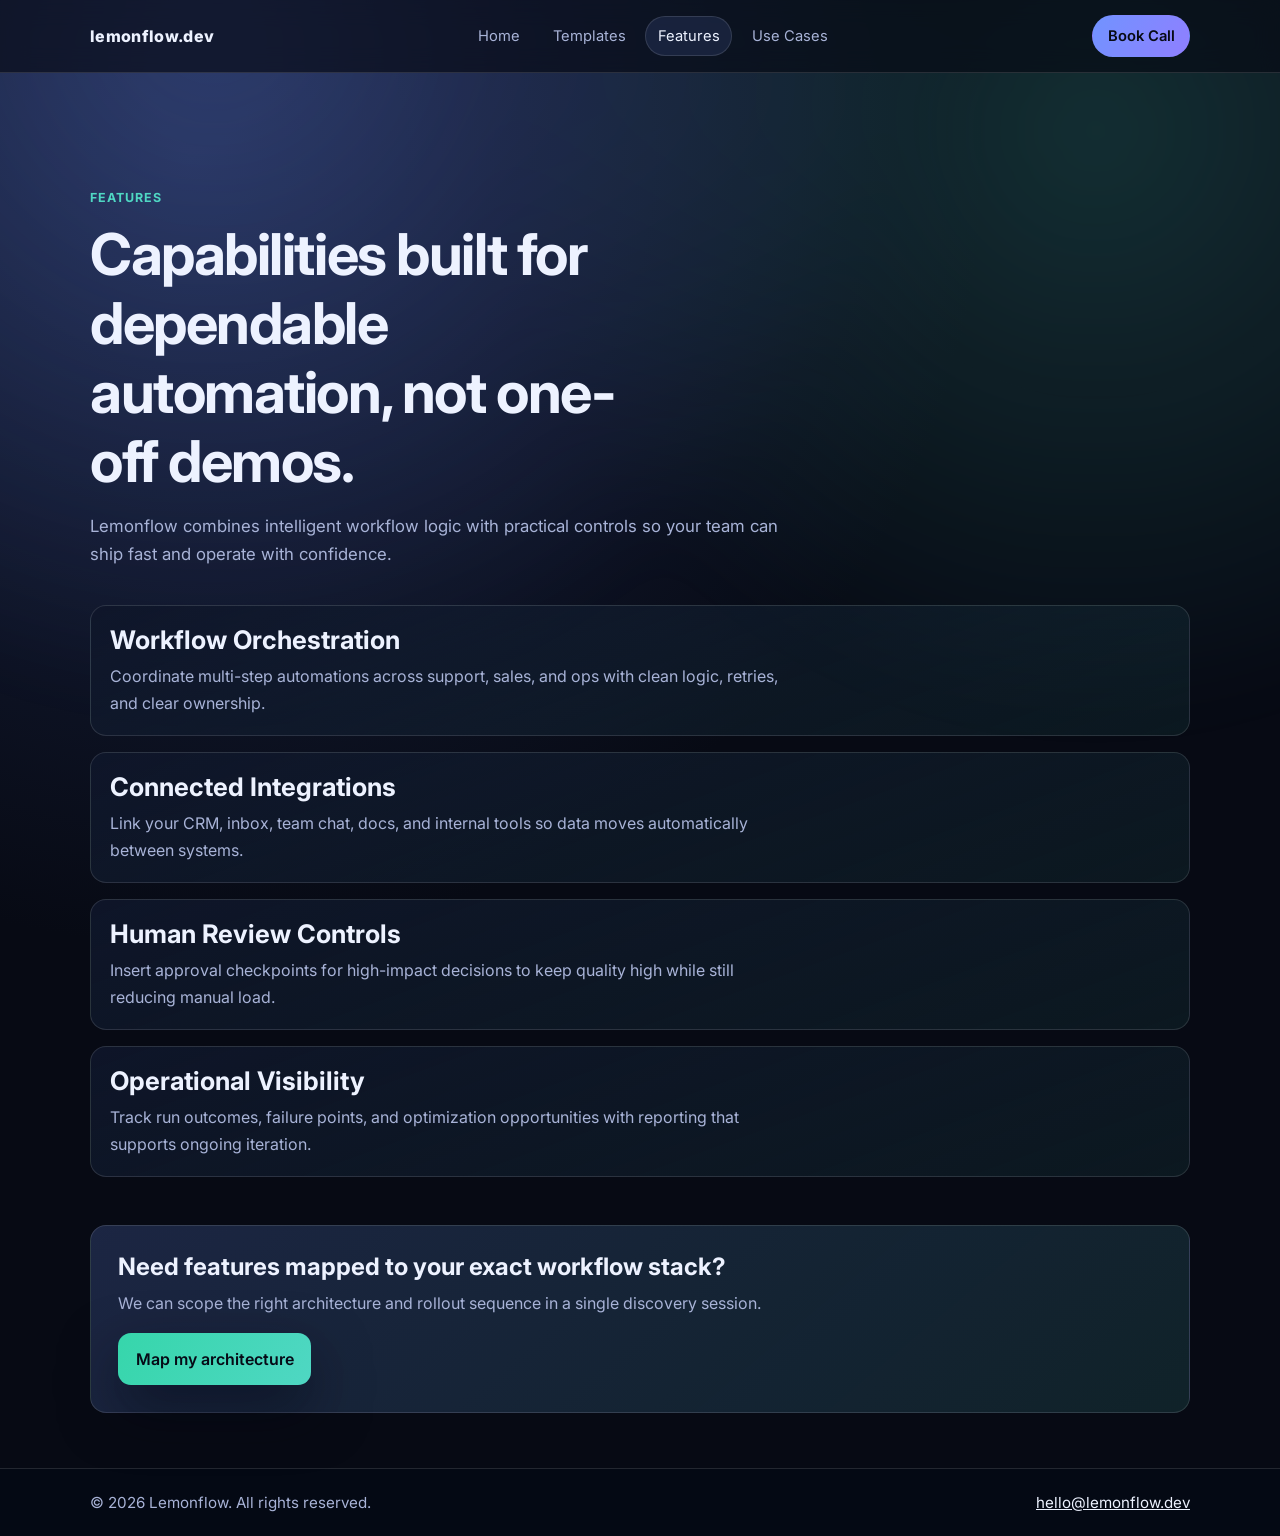
==== features.html @ f13ec8a5 "modified" ====
<!doctype html>
<html lang="en">
  <head>
    <meta charset="UTF-8" />
    <meta name="viewport" content="width=device-width, initial-scale=1.0" />
    <meta
      name="description"
      content="Explore Lemonflow capabilities for orchestrating, integrating, and scaling AI automations."
    />
    <title>Features | Lemonflow</title>
    <link rel="preconnect" href="https://fonts.googleapis.com" />
    <link rel="preconnect" href="https://fonts.gstatic.com" crossorigin />
    <link
      href="https://fonts.googleapis.com/css2?family=Inter:wght@400;500;600;700;800&display=swap"
      rel="stylesheet"
    />
    <link rel="stylesheet" href="./styles.css" />
  </head>
  <body>
    <div class="bg-gradient" aria-hidden="true"></div>
    <header class="site-header">
      <nav class="container nav" aria-label="Primary">
        <a class="logo" href="./index.html" aria-label="Lemonflow home">lemonflow.dev</a>
        <div class="nav-links">
          <a class="nav-link" href="./index.html">Home</a>
          <a class="nav-link" href="./templates.html">Templates</a>
          <a class="nav-link is-active" href="./features.html" aria-current="page">Features</a>
          <a class="nav-link" href="./use-cases.html">Use Cases</a>
        </div>
        <a class="nav-cta" href="mailto:hello@lemonflow.dev">Book Call</a>
      </nav>
    </header>

    <main>
      <section class="container page-hero reveal">
        <p class="eyebrow">Features</p>
        <h1>Capabilities built for dependable automation, not one-off demos.</h1>
        <p class="hero-copy">
          Lemonflow combines intelligent workflow logic with practical controls
          so your team can ship fast and operate with confidence.
        </p>
      </section>

      <section class="container section-space">
        <div class="feature-stack">
          <article class="feature-row reveal">
            <h2>Workflow Orchestration</h2>
            <p>
              Coordinate multi-step automations across support, sales, and ops
              with clean logic, retries, and clear ownership.
            </p>
          </article>
          <article class="feature-row reveal" style="--reveal-delay: 70ms">
            <h2>Connected Integrations</h2>
            <p>
              Link your CRM, inbox, team chat, docs, and internal tools so data
              moves automatically between systems.
            </p>
          </article>
          <article class="feature-row reveal" style="--reveal-delay: 120ms">
            <h2>Human Review Controls</h2>
            <p>
              Insert approval checkpoints for high-impact decisions to keep
              quality high while still reducing manual load.
            </p>
          </article>
          <article class="feature-row reveal" style="--reveal-delay: 180ms">
            <h2>Operational Visibility</h2>
            <p>
              Track run outcomes, failure points, and optimization opportunities
              with reporting that supports ongoing iteration.
            </p>
          </article>
        </div>
      </section>

      <section class="container cta reveal">
        <h2>Need features mapped to your exact workflow stack?</h2>
        <p>
          We can scope the right architecture and rollout sequence in a single
          discovery session.
        </p>
        <a class="btn btn-secondary" href="mailto:hello@lemonflow.dev">Map my architecture</a>
      </section>
    </main>

    <footer class="site-footer">
      <div class="container footer-wrap">
        <p>&copy; <span id="year"></span> Lemonflow. All rights reserved.</p>
        <a href="mailto:hello@lemonflow.dev">hello@lemonflow.dev</a>
      </div>
    </footer>

    <script src="./script.js" defer></script>
  </body>
</html>
---- styles.css ----
:root {
  --bg: #070a14;
  --surface: #0f162a;
  --surface-soft: rgba(255, 255, 255, 0.04);
  --text: #edf2ff;
  --text-soft: #a8b3d7;
  --line: rgba(255, 255, 255, 0.12);
  --accent: #7193ff;
  --accent-2: #4fd7c3;
  --max-width: 1100px;
  --radius: 16px;
  --shadow: 0 24px 56px rgba(2, 6, 18, 0.5);
}

*,
*::before,
*::after {
  box-sizing: border-box;
}

html {
  scroll-behavior: smooth;
}

body {
  margin: 0;
  min-height: 100vh;
  font-family: "Inter", system-ui, -apple-system, Segoe UI, Roboto, sans-serif;
  color: var(--text);
  background: radial-gradient(circle at 15% 10%, #1a2444 0%, var(--bg) 45%),
    var(--bg);
  line-height: 1.65;
}

.bg-gradient {
  position: fixed;
  inset: -120px;
  z-index: -1;
  background: radial-gradient(
      circle at 22% 12%,
      rgba(113, 147, 255, 0.24),
      transparent 45%
    ),
    radial-gradient(
      circle at 80% 22%,
      rgba(79, 215, 195, 0.18),
      transparent 40%
    );
  filter: blur(28px);
}

.container {
  width: min(100% - 2rem, var(--max-width));
  margin-inline: auto;
}

.site-header {
  position: sticky;
  top: 0;
  z-index: 50;
  backdrop-filter: blur(12px);
  background: rgba(7, 10, 20, 0.66);
  border-bottom: 1px solid var(--line);
}

.nav {
  display: flex;
  align-items: center;
  justify-content: space-between;
  gap: 1rem;
  min-height: 4.5rem;
}

.logo {
  color: var(--text);
  text-decoration: none;
  font-weight: 800;
  letter-spacing: 0.02em;
}

.nav-links {
  display: flex;
  align-items: center;
  gap: 0.45rem;
  overflow-x: auto;
  scrollbar-width: none;
}

.nav-links::-webkit-scrollbar {
  display: none;
}

.nav-link {
  color: var(--text-soft);
  text-decoration: none;
  font-size: 0.92rem;
  border: 1px solid transparent;
  border-radius: 999px;
  padding: 0.4rem 0.72rem;
}

.nav-link:hover,
.nav-link:focus-visible {
  color: var(--text);
  border-color: var(--line);
}

.nav-link.is-active {
  color: var(--text);
  border-color: var(--line);
  background: rgba(113, 147, 255, 0.12);
}

.nav-cta {
  color: var(--bg);
  text-decoration: none;
  border: 1px solid transparent;
  background: linear-gradient(120deg, var(--accent), #8f7fff);
  padding: 0.52rem 0.9rem;
  border-radius: 999px;
  font-size: 0.92rem;
  font-weight: 600;
}

.hero {
  padding: 6.8rem 0 2.8rem;
}

.page-hero {
  padding-top: 6.4rem;
}

.page-hero h1 {
  max-width: 16ch;
}

.hero-actions {
  display: flex;
  flex-wrap: wrap;
  gap: 0.8rem;
}

.eyebrow {
  color: var(--accent-2);
  letter-spacing: 0.08em;
  text-transform: uppercase;
  font-size: 0.78rem;
  font-weight: 700;
  margin-bottom: 0.7rem;
}

h1,
h2,
h3 {
  line-height: 1.2;
  margin-top: 0;
}

h1 {
  font-size: clamp(2.05rem, 5vw, 3.6rem);
  max-width: 14ch;
  letter-spacing: -0.025em;
  margin-bottom: 1rem;
}

.hero-copy {
  color: var(--text-soft);
  max-width: 64ch;
  font-size: 1.05rem;
  margin-bottom: 1.5rem;
}

.btn {
  display: inline-flex;
  align-items: center;
  justify-content: center;
  gap: 0.4rem;
  text-decoration: none;
  border-radius: 13px;
  background: linear-gradient(120deg, var(--accent), #9e67ff);
  color: #060a16;
  font-weight: 600;
  padding: 0.82rem 1.1rem;
  box-shadow: var(--shadow);
}

.btn-secondary {
  background: linear-gradient(120deg, #36d6ab, var(--accent-2));
}

.btn-ghost {
  background: transparent;
  color: var(--text);
  border: 1px solid var(--line);
  box-shadow: none;
}

.trust {
  padding: 1rem 0 2.2rem;
}

.trust-grid {
  border: 1px solid var(--line);
  border-radius: var(--radius);
  background: linear-gradient(150deg, rgba(110, 132, 210, 0.18), rgba(15, 22, 42, 0.65));
  display: grid;
  gap: 1rem;
  padding: 1rem;
}

.trust-item {
  border: 1px solid rgba(255, 255, 255, 0.08);
  border-radius: 12px;
  background: rgba(8, 12, 24, 0.45);
  padding: 1rem;
}

.trust-item h2 {
  font-size: 1.5rem;
  margin-bottom: 0.35rem;
}

.trust-item p {
  margin: 0;
  color: var(--text-soft);
}

.industries {
  padding: 0.8rem 0 2.8rem;
}

.split-highlight {
  display: grid;
  gap: 1rem;
  padding: 0.5rem 0 1.8rem;
}

.highlight-card {
  border: 1px solid var(--line);
  border-radius: var(--radius);
  background: linear-gradient(160deg, rgba(15, 22, 42, 0.88), rgba(113, 147, 255, 0.08));
  padding: 1.2rem;
}

.highlight-card h2 {
  margin-bottom: 0.55rem;
  max-width: 18ch;
}

.highlight-card p {
  color: var(--text-soft);
  margin-top: 0;
  margin-bottom: 0.9rem;
}

.text-link {
  color: var(--text);
  text-decoration: none;
  border-bottom: 1px solid rgba(255, 255, 255, 0.24);
}

.section-head {
  margin-bottom: 1.4rem;
}

.section-head h2 {
  max-width: 24ch;
  letter-spacing: -0.01em;
}

.card-grid {
  display: grid;
  grid-template-columns: repeat(12, 1fr);
  gap: 1rem;
}

.industry-card {
  grid-column: span 12;
  border-radius: var(--radius);
  border: 1px solid var(--line);
  background: linear-gradient(145deg, var(--surface-soft), rgba(120, 138, 206, 0.06));
  backdrop-filter: blur(8px);
  padding: 1.25rem;
}

.industry-card h3 {
  margin-bottom: 0.45rem;
  font-size: 1.08rem;
}

.industry-card p {
  color: var(--text-soft);
  margin: 0;
}

.section-action {
  padding-top: 1rem;
}

.section-space {
  padding: 0.8rem 0 3rem;
}

.template-grid,
.usecase-grid {
  display: grid;
  grid-template-columns: repeat(12, 1fr);
  gap: 1rem;
}

.template-card,
.usecase-card {
  grid-column: span 12;
  border-radius: var(--radius);
  border: 1px solid var(--line);
  background: linear-gradient(145deg, rgba(255, 255, 255, 0.03), rgba(113, 147, 255, 0.08));
  padding: 1.2rem;
}

.template-tag {
  display: inline-block;
  margin: 0 0 0.6rem;
  font-size: 0.76rem;
  letter-spacing: 0.08em;
  text-transform: uppercase;
  color: var(--accent-2);
}

.template-card h3,
.usecase-card h3 {
  margin-bottom: 0.45rem;
}

.template-card p,
.usecase-card p {
  margin: 0;
  color: var(--text-soft);
}

.feature-stack {
  display: grid;
  gap: 1rem;
}

.feature-row {
  border: 1px solid var(--line);
  border-radius: var(--radius);
  background: linear-gradient(160deg, rgba(15, 22, 42, 0.94), rgba(79, 215, 195, 0.07));
  padding: 1.2rem;
}

.feature-row h2 {
  margin-bottom: 0.45rem;
  font-size: clamp(1.25rem, 2.5vw, 1.6rem);
}

.feature-row p {
  margin: 0;
  color: var(--text-soft);
  max-width: 68ch;
}

.process {
  padding: 0.8rem 0 3rem;
}

.process-grid {
  display: grid;
  gap: 1rem;
}

.process-step {
  border-radius: var(--radius);
  border: 1px solid var(--line);
  background: linear-gradient(155deg, rgba(15, 22, 42, 0.95), rgba(79, 215, 195, 0.05));
  padding: 1.1rem;
}

.process-step span {
  display: inline-flex;
  width: 2rem;
  height: 2rem;
  border-radius: 999px;
  align-items: center;
  justify-content: center;
  background: rgba(113, 147, 255, 0.2);
  border: 1px solid rgba(113, 147, 255, 0.45);
  font-size: 0.83rem;
  font-weight: 700;
  margin-bottom: 0.7rem;
}

.process-step h3 {
  margin-bottom: 0.35rem;
}

.process-step p {
  color: var(--text-soft);
  margin: 0;
}

.cta {
  margin: 0 auto 3.4rem;
  padding: 1.7rem;
  border-radius: var(--radius);
  background: linear-gradient(140deg, rgba(113, 147, 255, 0.2), rgba(79, 215, 195, 0.12));
  border: 1px solid var(--line);
}

.cta h2 {
  margin-bottom: 0.5rem;
}

.cta p {
  color: var(--text-soft);
  margin-top: 0;
  margin-bottom: 1rem;
}

.site-footer {
  border-top: 1px solid var(--line);
  background: rgba(3, 8, 20, 0.5);
}

.footer-wrap {
  min-height: 4.2rem;
  display: flex;
  gap: 1rem;
  align-items: center;
  justify-content: space-between;
  color: var(--text-soft);
  font-size: 0.95rem;
}

.footer-wrap a {
  color: var(--text);
}

.reveal {
  opacity: 0;
  transform: translateY(16px);
  transition: opacity 0.6s ease, transform 0.6s ease;
  transition-delay: var(--reveal-delay, 0ms);
}

.reveal.is-visible {
  opacity: 1;
  transform: translateY(0);
}

@media (min-width: 700px) {
  .split-highlight {
    grid-template-columns: repeat(2, 1fr);
  }

  .trust-grid {
    grid-template-columns: repeat(3, 1fr);
  }

  .industry-card {
    grid-column: span 6;
  }

  .process-grid {
    grid-template-columns: repeat(2, 1fr);
  }

  .template-card,
  .usecase-card {
    grid-column: span 6;
  }
}

@media (min-width: 960px) {
  .industry-card {
    grid-column: span 6;
  }

  .industry-card:last-child {
    grid-column: span 12;
  }

  .process-step {
    padding: 1.2rem 1.25rem;
  }

  .template-card {
    grid-column: span 4;
  }
}

@media (max-width: 640px) {
  .hero {
    padding-top: 5.5rem;
  }

  h1 {
    max-width: 18ch;
  }

  .nav {
    min-height: 4.2rem;
  }

  .nav-link {
    font-size: 0.85rem;
    padding: 0.35rem 0.58rem;
  }

  .nav-cta {
    padding: 0.42rem 0.72rem;
    font-size: 0.86rem;
    white-space: nowrap;
  }

  .footer-wrap {
    flex-direction: column;
    justify-content: center;
    align-items: flex-start;
    padding: 0.9rem 0;
  }
}
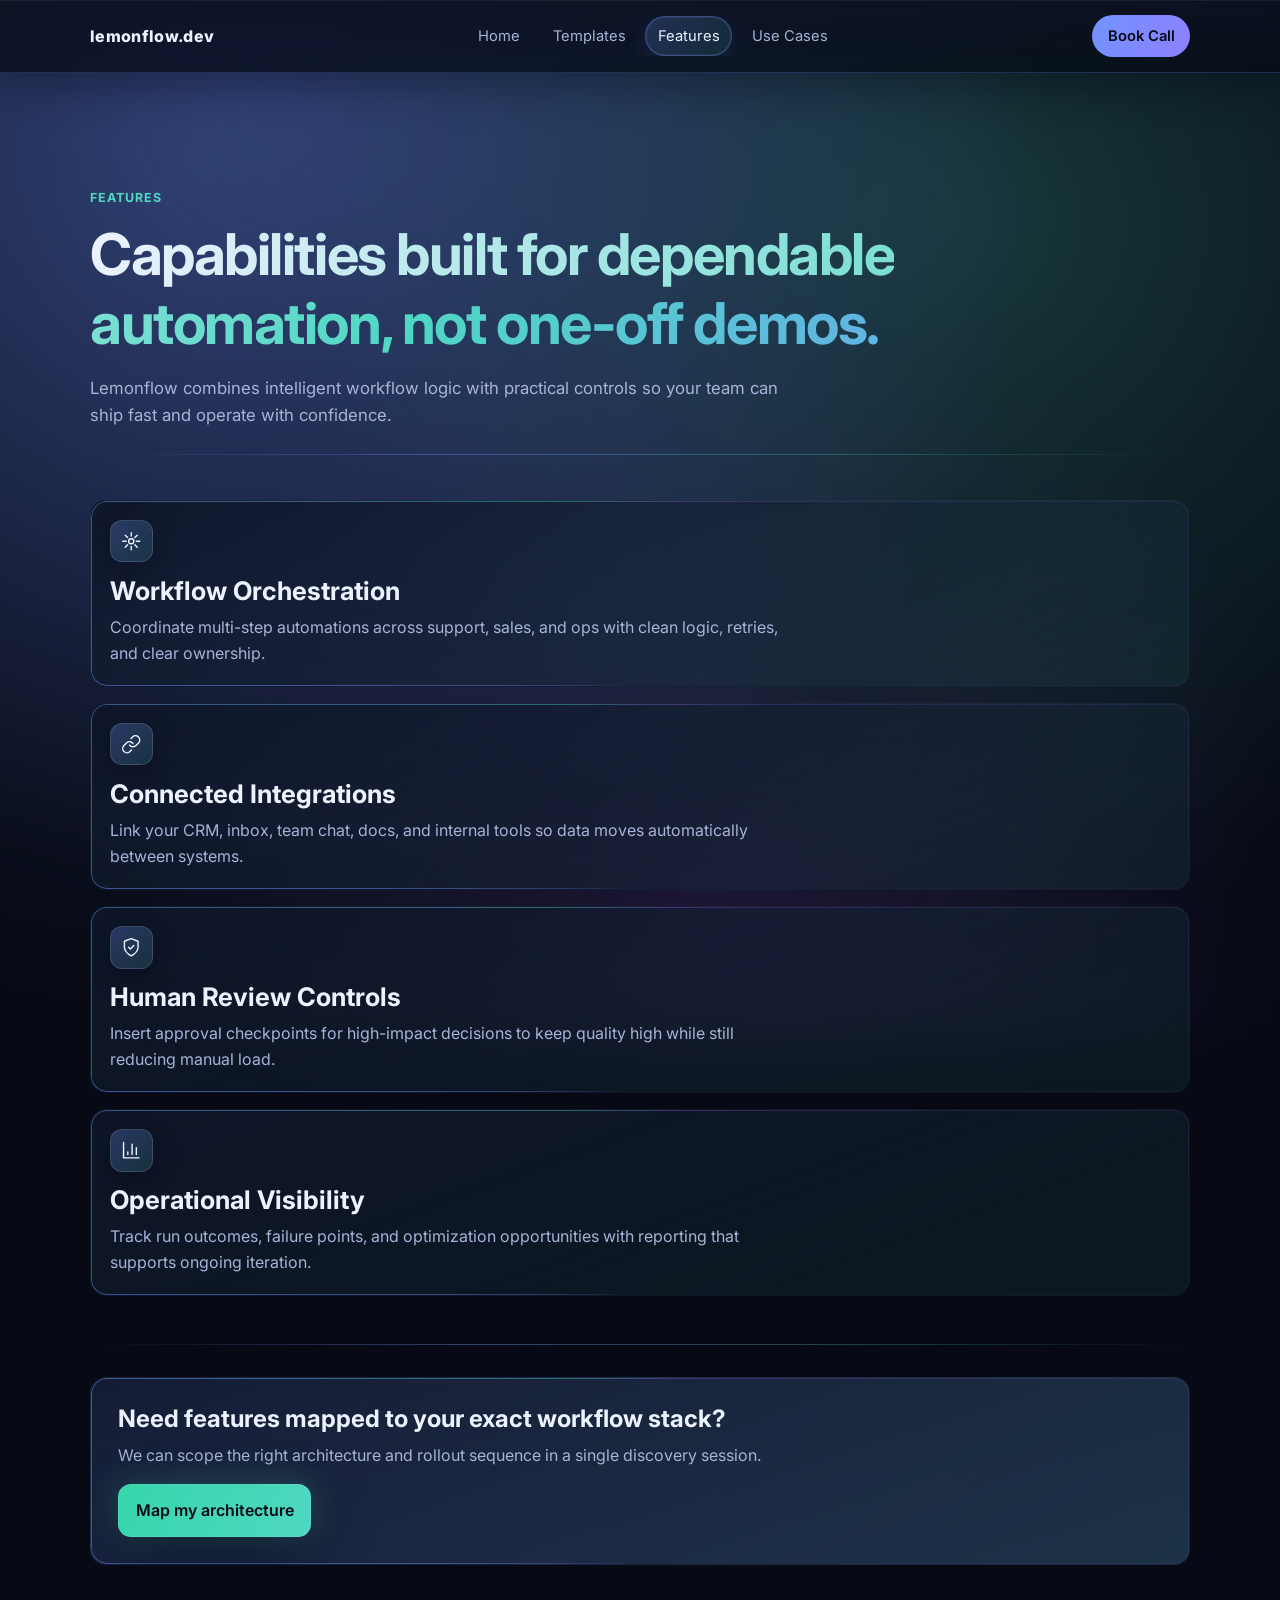
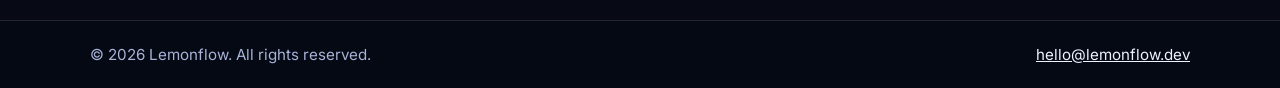
==== commit e9ef954f: "update" ====
--- a/features.html
+++ b/features.html
@@ -34,37 +34,67 @@
     <main>
       <section class="container page-hero reveal">
         <p class="eyebrow">Features</p>
-        <h1>Capabilities built for dependable automation, not one-off demos.</h1>
+        <h1>
+          <span class="grad-text"
+            >Capabilities built for dependable automation, not one-off demos.</span
+          >
+        </h1>
         <p class="hero-copy">
           Lemonflow combines intelligent workflow logic with practical controls
           so your team can ship fast and operate with confidence.
         </p>
       </section>
 
+      <hr class="divider" />
+
       <section class="container section-space">
         <div class="feature-stack">
-          <article class="feature-row reveal">
+          <article class="feature-row spotlight-card reveal">
+            <span class="icon-box" aria-hidden="true">
+              <svg viewBox="0 0 24 24">
+                <circle cx="12" cy="12" r="3" />
+                <path d="M12 2v4M12 18v4M4.93 4.93l2.83 2.83M16.24 16.24l2.83 2.83M2 12h4M18 12h4M4.93 19.07l2.83-2.83M16.24 7.76l2.83-2.83" />
+              </svg>
+            </span>
             <h2>Workflow Orchestration</h2>
             <p>
               Coordinate multi-step automations across support, sales, and ops
               with clean logic, retries, and clear ownership.
             </p>
           </article>
-          <article class="feature-row reveal" style="--reveal-delay: 70ms">
+          <article class="feature-row spotlight-card reveal" style="--reveal-delay: 70ms">
+            <span class="icon-box" aria-hidden="true">
+              <svg viewBox="0 0 24 24">
+                <path d="M10 13a5 5 0 0 0 7.54.54l3-3a5 5 0 0 0-7.07-7.07l-1.72 1.71" />
+                <path d="M14 11a5 5 0 0 0-7.54-.54l-3 3a5 5 0 0 0 7.07 7.07l1.71-1.71" />
+              </svg>
+            </span>
             <h2>Connected Integrations</h2>
             <p>
               Link your CRM, inbox, team chat, docs, and internal tools so data
               moves automatically between systems.
             </p>
           </article>
-          <article class="feature-row reveal" style="--reveal-delay: 120ms">
+          <article class="feature-row spotlight-card reveal" style="--reveal-delay: 120ms">
+            <span class="icon-box" aria-hidden="true">
+              <svg viewBox="0 0 24 24">
+                <path d="M12 22s8-4 8-10V5l-8-3-8 3v7c0 6 8 10 8 10z" />
+                <path d="M9 12l2 2 4-4" />
+              </svg>
+            </span>
             <h2>Human Review Controls</h2>
             <p>
               Insert approval checkpoints for high-impact decisions to keep
               quality high while still reducing manual load.
             </p>
           </article>
-          <article class="feature-row reveal" style="--reveal-delay: 180ms">
+          <article class="feature-row spotlight-card reveal" style="--reveal-delay: 180ms">
+            <span class="icon-box" aria-hidden="true">
+              <svg viewBox="0 0 24 24">
+                <path d="M3 3v18h18" />
+                <path d="M18 17V9M13 17V5M8 17v-3" />
+              </svg>
+            </span>
             <h2>Operational Visibility</h2>
             <p>
               Track run outcomes, failure points, and optimization opportunities
@@ -74,7 +104,9 @@
         </div>
       </section>
 
-      <section class="container cta reveal">
+      <hr class="divider" />
+
+      <section class="container cta spotlight-card reveal">
         <h2>Need features mapped to your exact workflow stack?</h2>
         <p>
           We can scope the right architecture and rollout sequence in a single
--- a/styles.css
+++ b/styles.css
@@ -7,6 +7,9 @@
   --line: rgba(255, 255, 255, 0.12);
   --accent: #7193ff;
   --accent-2: #4fd7c3;
+  --accent-3: #9e67ff;
+  --glow: rgba(113, 147, 255, 0.45);
+  --ring: rgba(79, 215, 195, 0.35);
   --max-width: 1100px;
   --radius: 16px;
   --shadow: 0 24px 56px rgba(2, 6, 18, 0.5);
@@ -25,6 +28,7 @@
 body {
   margin: 0;
   min-height: 100vh;
+  position: relative;
   font-family: "Inter", system-ui, -apple-system, Segoe UI, Roboto, sans-serif;
   color: var(--text);
   background: radial-gradient(circle at 15% 10%, #1a2444 0%, var(--bg) 45%),
@@ -32,21 +36,99 @@
   line-height: 1.65;
 }
 
+body::before {
+  content: "";
+  position: fixed;
+  inset: 0;
+  z-index: -2;
+  pointer-events: none;
+  opacity: 0.35;
+  background-image: radial-gradient(
+    circle at center,
+    rgba(255, 255, 255, 0.06) 0.5px,
+    transparent 0.5px
+  );
+  background-size: 22px 22px;
+  mask-image: radial-gradient(ellipse 85% 70% at 50% 35%, black 20%, transparent 72%);
+}
+
 .bg-gradient {
   position: fixed;
-  inset: -120px;
+  inset: -140px;
   z-index: -1;
+  pointer-events: none;
+  filter: blur(32px);
   background: radial-gradient(
-      circle at 22% 12%,
-      rgba(113, 147, 255, 0.24),
-      transparent 45%
+      circle at 22% 18%,
+      rgba(113, 147, 255, 0.28),
+      transparent 42%
     ),
     radial-gradient(
-      circle at 80% 22%,
-      rgba(79, 215, 195, 0.18),
-      transparent 40%
+      circle at 78% 28%,
+      rgba(79, 215, 195, 0.22),
+      transparent 38%
+    ),
+    radial-gradient(
+      circle at 55% 88%,
+      rgba(158, 103, 255, 0.14),
+      transparent 45%
     );
-  filter: blur(28px);
+  background-size: 120% 120%, 130% 110%, 100% 100%;
+  background-position: 0% 0%, 100% 0%, 50% 100%;
+}
+
+@media (prefers-reduced-motion: no-preference) {
+  .bg-gradient {
+    animation: bg-drift 28s ease-in-out infinite alternate;
+  }
+}
+
+@keyframes bg-drift {
+  0% {
+    background-position: 0% 10%, 100% 20%, 40% 100%;
+    transform: scale(1) translate(0, 0);
+  }
+  50% {
+    background-position: 100% 40%, 0% 60%, 60% 0%;
+    transform: scale(1.04) translate(1%, -1%);
+  }
+  100% {
+    background-position: 30% 90%, 90% 10%, 10% 40%;
+    transform: scale(1.02) translate(-1%, 1%);
+  }
+}
+
+@keyframes spin-slow {
+  to {
+    transform: rotate(360deg);
+  }
+}
+
+@keyframes sheen-slide {
+  0% {
+    transform: translateX(-120%) skewX(-12deg);
+  }
+  100% {
+    transform: translateX(220%) skewX(-12deg);
+  }
+}
+
+@keyframes marquee-scroll {
+  0% {
+    transform: translateX(0);
+  }
+  100% {
+    transform: translateX(-50%);
+  }
+}
+
+@keyframes gradient-shift {
+  0% {
+    background-position: 0% 50%;
+  }
+  100% {
+    background-position: 100% 50%;
+  }
 }
 
 .container {
@@ -58,9 +140,15 @@
   position: sticky;
   top: 0;
   z-index: 50;
-  backdrop-filter: blur(12px);
-  background: rgba(7, 10, 20, 0.66);
-  border-bottom: 1px solid var(--line);
+  backdrop-filter: blur(18px) saturate(1.35);
+  background: linear-gradient(
+      180deg,
+      rgba(12, 16, 32, 0.82) 0%,
+      rgba(7, 10, 20, 0.55) 100%
+    ),
+    rgba(7, 10, 20, 0.45);
+  border-bottom: 1px solid rgba(113, 147, 255, 0.22);
+  box-shadow: 0 1px 0 rgba(255, 255, 255, 0.06) inset, 0 12px 40px rgba(2, 6, 18, 0.35);
 }
 
 .nav {
@@ -107,8 +195,13 @@
 
 .nav-link.is-active {
   color: var(--text);
-  border-color: var(--line);
-  background: rgba(113, 147, 255, 0.12);
+  border-color: rgba(113, 147, 255, 0.35);
+  background: linear-gradient(
+    135deg,
+    rgba(113, 147, 255, 0.22),
+    rgba(79, 215, 195, 0.12)
+  );
+  box-shadow: 0 0 0 1px rgba(255, 255, 255, 0.06) inset, 0 8px 24px rgba(113, 147, 255, 0.12);
 }
 
 .nav-cta {
@@ -131,7 +224,7 @@
 }
 
 .page-hero h1 {
-  max-width: 16ch;
+  max-width: min(22ch, 100%);
 }
 
 .hero-actions {
@@ -171,6 +264,7 @@
 }
 
 .btn {
+  position: relative;
   display: inline-flex;
   align-items: center;
   justify-content: center;
@@ -181,11 +275,38 @@
   color: #060a16;
   font-weight: 600;
   padding: 0.82rem 1.1rem;
-  box-shadow: var(--shadow);
+  box-shadow: var(--shadow), 0 0 0 1px rgba(255, 255, 255, 0.08) inset,
+    0 0 40px rgba(113, 147, 255, 0.25);
+  overflow: hidden;
+  isolation: isolate;
+  transition: transform 0.2s ease, box-shadow 0.25s ease;
+}
+
+.btn::before {
+  content: "";
+  position: absolute;
+  inset: 0;
+  background: linear-gradient(
+    105deg,
+    transparent 0%,
+    rgba(255, 255, 255, 0.45) 45%,
+    transparent 90%
+  );
+  width: 45%;
+  opacity: 0;
+  z-index: 1;
+  pointer-events: none;
+}
+
+.btn > * {
+  position: relative;
+  z-index: 2;
 }
 
 .btn-secondary {
   background: linear-gradient(120deg, #36d6ab, var(--accent-2));
+  box-shadow: var(--shadow), 0 0 0 1px rgba(255, 255, 255, 0.08) inset,
+    0 0 36px rgba(79, 215, 195, 0.28);
 }
 
 .btn-ghost {
@@ -193,6 +314,40 @@
   color: var(--text);
   border: 1px solid var(--line);
   box-shadow: none;
+  overflow: visible;
+}
+
+.btn-ghost::before {
+  display: none;
+}
+
+@media (prefers-reduced-motion: no-preference) {
+  .btn:hover {
+    transform: translateY(-2px);
+    box-shadow: var(--shadow), 0 0 0 1px rgba(255, 255, 255, 0.12) inset,
+      0 0 48px var(--glow);
+  }
+
+  .btn:hover::before {
+    opacity: 1;
+    animation: sheen-slide 0.85s ease forwards;
+  }
+
+  .btn:not(:hover)::before {
+    opacity: 0;
+    animation: none;
+  }
+
+  .btn-secondary:hover {
+    box-shadow: var(--shadow), 0 0 0 1px rgba(255, 255, 255, 0.1) inset,
+      0 0 44px rgba(79, 215, 195, 0.35);
+  }
+
+  .btn-ghost:hover {
+    transform: translateY(-1px);
+    border-color: rgba(113, 147, 255, 0.35);
+    background: rgba(113, 147, 255, 0.06);
+  }
 }
 
 .trust {
@@ -315,15 +470,6 @@
   border: 1px solid var(--line);
   background: linear-gradient(145deg, rgba(255, 255, 255, 0.03), rgba(113, 147, 255, 0.08));
   padding: 1.2rem;
-}
-
-.template-tag {
-  display: inline-block;
-  margin: 0 0 0.6rem;
-  font-size: 0.76rem;
-  letter-spacing: 0.08em;
-  text-transform: uppercase;
-  color: var(--accent-2);
 }
 
 .template-card h3,
@@ -438,14 +584,27 @@
 
 .reveal {
   opacity: 0;
-  transform: translateY(16px);
-  transition: opacity 0.6s ease, transform 0.6s ease;
+  transform: translateY(16px) scale(0.98);
+  filter: blur(4px);
+  transition: opacity 0.65s ease, transform 0.65s ease, filter 0.65s ease;
   transition-delay: var(--reveal-delay, 0ms);
 }
 
 .reveal.is-visible {
   opacity: 1;
-  transform: translateY(0);
+  transform: translateY(0) scale(1);
+  filter: blur(0);
+}
+
+@media (prefers-reduced-motion: reduce) {
+  .reveal {
+    filter: none;
+    transform: translateY(12px);
+  }
+
+  .reveal.is-visible {
+    transform: translateY(0);
+  }
 }
 
 @media (min-width: 700px) {
@@ -520,3 +679,274 @@
     padding: 0.9rem 0;
   }
 }
+
+/* --- Max UI: gradient headline, dividers, marquee, cards, icons --- */
+
+.grad-text {
+  display: inline;
+  background: linear-gradient(
+    105deg,
+    #edf2ff 0%,
+    var(--accent-2) 32%,
+    var(--accent) 58%,
+    var(--accent-3) 78%,
+    #edf2ff 100%
+  );
+  background-size: 220% auto;
+  -webkit-background-clip: text;
+  background-clip: text;
+  color: transparent;
+}
+
+@media (prefers-reduced-motion: no-preference) {
+  .grad-text {
+    animation: gradient-shift 10s ease-in-out infinite alternate;
+  }
+}
+
+.divider {
+  border: none;
+  height: 1px;
+  margin: 0 auto 2rem;
+  width: min(100% - 2rem, var(--max-width));
+  background: linear-gradient(
+    90deg,
+    transparent,
+    rgba(113, 147, 255, 0.45),
+    rgba(79, 215, 195, 0.35),
+    transparent
+  );
+  opacity: 0.85;
+}
+
+.marquee {
+  padding: 0.5rem 0 2.2rem;
+  overflow: hidden;
+}
+
+.marquee-viewport {
+  overflow: hidden;
+  mask-image: linear-gradient(
+    90deg,
+    transparent,
+    #000 10%,
+    #000 90%,
+    transparent
+  );
+}
+
+.marquee-track {
+  display: flex;
+  width: max-content;
+  gap: 0.65rem;
+  align-items: center;
+}
+
+@media (prefers-reduced-motion: no-preference) {
+  .marquee-track {
+    animation: marquee-scroll 42s linear infinite;
+  }
+}
+
+.marquee-group {
+  display: flex;
+  align-items: center;
+  gap: 0.65rem;
+  flex-shrink: 0;
+  padding-inline: 0.25rem;
+}
+
+.marquee-chip {
+  display: inline-flex;
+  align-items: center;
+  padding: 0.38rem 0.85rem;
+  border-radius: 999px;
+  font-size: 0.82rem;
+  font-weight: 600;
+  color: var(--text-soft);
+  border: 1px solid rgba(255, 255, 255, 0.1);
+  background: linear-gradient(
+    145deg,
+    rgba(255, 255, 255, 0.05),
+    rgba(113, 147, 255, 0.08)
+  );
+  white-space: nowrap;
+}
+
+.icon-box {
+  display: inline-flex;
+  align-items: center;
+  justify-content: center;
+  width: 2.65rem;
+  height: 2.65rem;
+  border-radius: 12px;
+  margin-bottom: 0.85rem;
+  background: linear-gradient(
+    135deg,
+    rgba(113, 147, 255, 0.28),
+    rgba(79, 215, 195, 0.14)
+  );
+  border: 1px solid rgba(255, 255, 255, 0.12);
+  box-shadow: 0 8px 24px rgba(2, 6, 18, 0.35);
+}
+
+.icon-box svg {
+  width: 1.28rem;
+  height: 1.28rem;
+  stroke: var(--text);
+  fill: none;
+  stroke-width: 1.65;
+  stroke-linecap: round;
+  stroke-linejoin: round;
+}
+
+.spotlight-card {
+  position: relative;
+  isolation: isolate;
+  overflow: hidden;
+  --mx: 50%;
+  --my: 50%;
+}
+
+.spotlight-card > * {
+  position: relative;
+  z-index: 2;
+}
+
+.spotlight-card::before {
+  content: "";
+  position: absolute;
+  inset: 0;
+  border-radius: inherit;
+  padding: 1px;
+  background: conic-gradient(
+    from 120deg,
+    transparent 0 18%,
+    rgba(113, 147, 255, 0.65) 38%,
+    rgba(79, 215, 195, 0.55) 55%,
+    rgba(158, 103, 255, 0.45) 72%,
+    transparent 100%
+  );
+  -webkit-mask: linear-gradient(#fff 0 0) content-box, linear-gradient(#fff 0 0);
+  mask: linear-gradient(#fff 0 0) content-box, linear-gradient(#fff 0 0);
+  -webkit-mask-composite: xor;
+  mask-composite: exclude;
+  pointer-events: none;
+  z-index: 0;
+  opacity: 0.75;
+  transform-origin: center;
+}
+
+.spotlight-card::after {
+  content: "";
+  position: absolute;
+  inset: 0;
+  border-radius: inherit;
+  pointer-events: none;
+  z-index: 1;
+  background: radial-gradient(
+    320px circle at var(--mx) var(--my),
+    rgba(113, 147, 255, 0.22),
+    rgba(79, 215, 195, 0.08) 38%,
+    transparent 58%
+  );
+  opacity: 0;
+  transition: opacity 0.28s ease;
+}
+
+.spotlight-card:hover::after {
+  opacity: 1;
+}
+
+@media (prefers-reduced-motion: no-preference) {
+  .spotlight-card::before {
+    animation: spin-slow 14s linear infinite;
+  }
+
+  .spotlight-card:hover::before {
+    animation-duration: 6s;
+  }
+}
+
+@media (prefers-reduced-motion: reduce) {
+  .spotlight-card::before {
+    opacity: 0.35;
+    animation: none;
+  }
+
+  .spotlight-card::after {
+    opacity: 0;
+  }
+
+  .marquee-track {
+    animation: none;
+  }
+
+  .grad-text {
+    background-position: 40% 50%;
+  }
+}
+
+.industry-card.spotlight-card,
+.template-card.spotlight-card,
+.usecase-card.spotlight-card,
+.feature-row.spotlight-card,
+.highlight-card.spotlight-card,
+.trust-item.spotlight-card,
+.process-step.spotlight-card,
+.cta.spotlight-card {
+  border-color: transparent;
+}
+
+.cta.spotlight-card {
+  background: linear-gradient(
+      160deg,
+      rgba(15, 22, 42, 0.55),
+      rgba(113, 147, 255, 0.14)
+    ),
+    linear-gradient(140deg, rgba(113, 147, 255, 0.2), rgba(79, 215, 195, 0.12));
+}
+
+.template-tag {
+  display: inline-flex;
+  align-items: center;
+  padding: 0.28rem 0.55rem;
+  margin: 0 0 0.65rem;
+  font-size: 0.72rem;
+  letter-spacing: 0.08em;
+  text-transform: uppercase;
+  font-weight: 700;
+  color: var(--accent-2);
+  border-radius: 999px;
+  border: 1px solid rgba(79, 215, 195, 0.35);
+  background: linear-gradient(
+    135deg,
+    rgba(79, 215, 195, 0.12),
+    rgba(113, 147, 255, 0.1)
+  );
+  box-shadow: 0 0 0 1px rgba(255, 255, 255, 0.04) inset;
+}
+
+.feature-row.spotlight-card .icon-box + h2,
+.template-card.spotlight-card .icon-box + .template-tag {
+  margin-top: 0;
+}
+
+.industry-card.spotlight-card,
+.template-card.spotlight-card,
+.usecase-card.spotlight-card,
+.feature-row.spotlight-card {
+  transition: transform 0.25s ease, box-shadow 0.25s ease;
+}
+
+@media (prefers-reduced-motion: no-preference) {
+  .industry-card.spotlight-card:hover,
+  .template-card.spotlight-card:hover,
+  .usecase-card.spotlight-card:hover,
+  .feature-row.spotlight-card:hover,
+  .highlight-card.spotlight-card:hover,
+  .trust-item.spotlight-card:hover {
+    transform: translateY(-3px);
+    box-shadow: 0 20px 48px rgba(2, 6, 18, 0.55);
+  }
+}
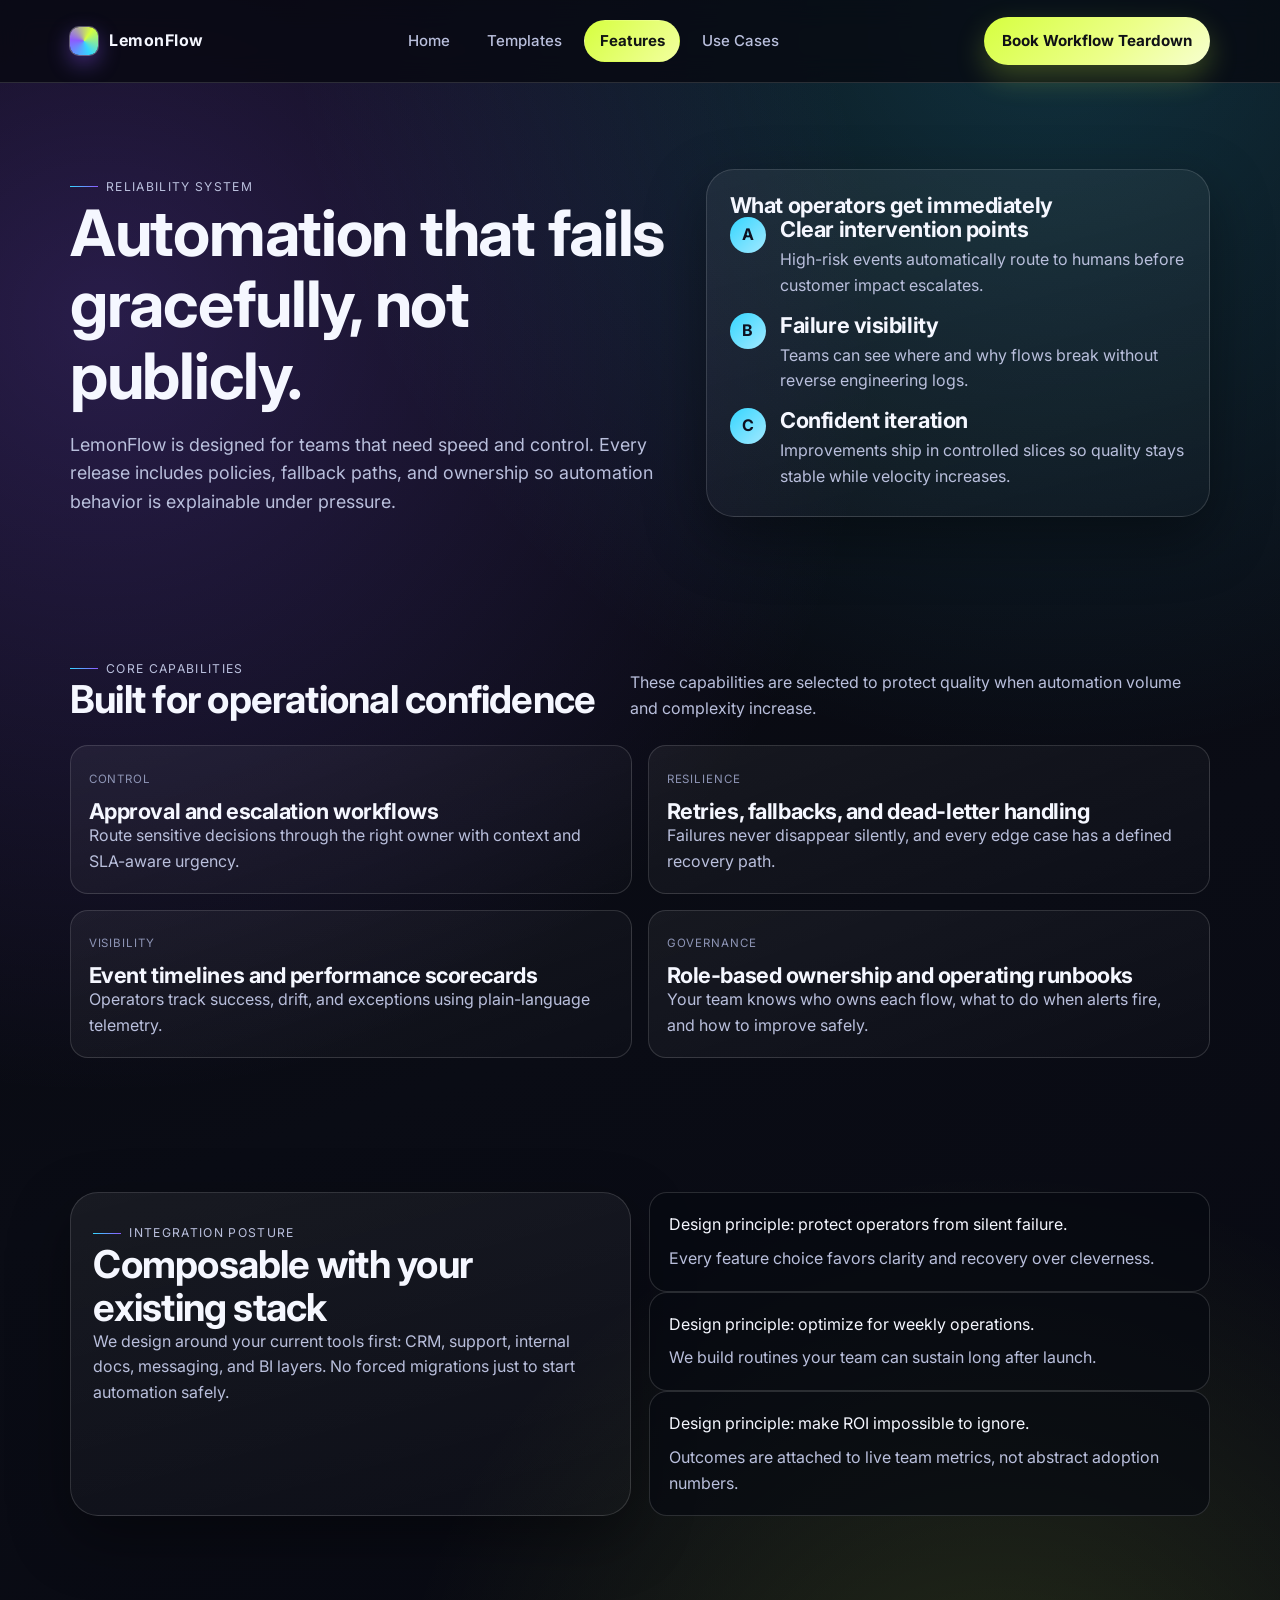
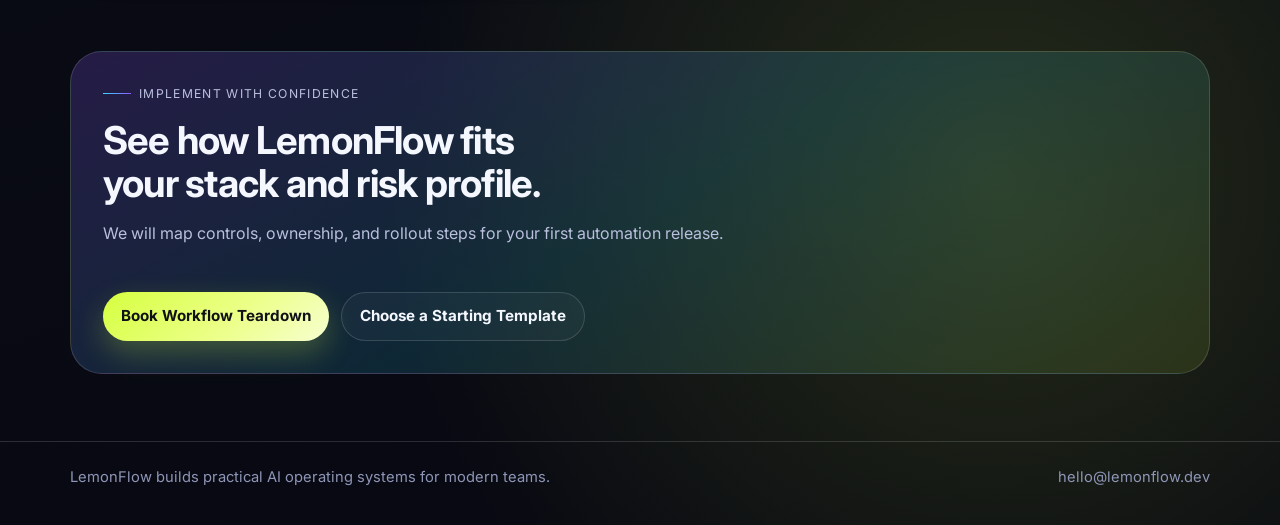
==== commit b4e6fa18: "redraw" ====
--- a/features.html
+++ b/features.html
@@ -3,126 +3,92 @@
   <head>
     <meta charset="UTF-8" />
     <meta name="viewport" content="width=device-width, initial-scale=1.0" />
-    <meta
-      name="description"
-      content="Explore Lemonflow capabilities for orchestrating, integrating, and scaling AI automations."
-    />
-    <title>Features | Lemonflow</title>
+    <title>LemonFlow Features | Automation That Fails Gracefully</title>
+    <meta name="description" content="Explore LemonFlow's reliability-focused feature model for production AI automations." />
     <link rel="preconnect" href="https://fonts.googleapis.com" />
     <link rel="preconnect" href="https://fonts.gstatic.com" crossorigin />
-    <link
-      href="https://fonts.googleapis.com/css2?family=Inter:wght@400;500;600;700;800&display=swap"
-      rel="stylesheet"
-    />
+    <link href="https://fonts.googleapis.com/css2?family=Inter:wght@400;500;600;700;800&display=swap" rel="stylesheet" />
     <link rel="stylesheet" href="./styles.css" />
   </head>
   <body>
-    <div class="bg-gradient" aria-hidden="true"></div>
     <header class="site-header">
-      <nav class="container nav" aria-label="Primary">
-        <a class="logo" href="./index.html" aria-label="Lemonflow home">lemonflow.dev</a>
-        <div class="nav-links">
+      <div class="container header-inner">
+        <a class="brand" href="./index.html" aria-label="LemonFlow home"><span class="brand-mark" aria-hidden="true"></span>LemonFlow</a>
+        <nav class="nav" aria-label="Primary navigation">
           <a class="nav-link" href="./index.html">Home</a>
           <a class="nav-link" href="./templates.html">Templates</a>
           <a class="nav-link is-active" href="./features.html" aria-current="page">Features</a>
           <a class="nav-link" href="./use-cases.html">Use Cases</a>
-        </div>
-        <a class="nav-cta" href="mailto:hello@lemonflow.dev">Book Call</a>
-      </nav>
+        </nav>
+        <a class="button button-primary" href="mailto:hello@lemonflow.dev">Book Workflow Teardown</a>
+      </div>
     </header>
-
     <main>
-      <section class="container page-hero reveal">
-        <p class="eyebrow">Features</p>
-        <h1>
-          <span class="grad-text"
-            >Capabilities built for dependable automation, not one-off demos.</span
-          >
-        </h1>
-        <p class="hero-copy">
-          Lemonflow combines intelligent workflow logic with practical controls
-          so your team can ship fast and operate with confidence.
-        </p>
-      </section>
-
-      <hr class="divider" />
-
-      <section class="container section-space">
-        <div class="feature-stack">
-          <article class="feature-row spotlight-card reveal">
-            <span class="icon-box" aria-hidden="true">
-              <svg viewBox="0 0 24 24">
-                <circle cx="12" cy="12" r="3" />
-                <path d="M12 2v4M12 18v4M4.93 4.93l2.83 2.83M16.24 16.24l2.83 2.83M2 12h4M18 12h4M4.93 19.07l2.83-2.83M16.24 7.76l2.83-2.83" />
-              </svg>
-            </span>
-            <h2>Workflow Orchestration</h2>
-            <p>
-              Coordinate multi-step automations across support, sales, and ops
-              with clean logic, retries, and clear ownership.
-            </p>
-          </article>
-          <article class="feature-row spotlight-card reveal" style="--reveal-delay: 70ms">
-            <span class="icon-box" aria-hidden="true">
-              <svg viewBox="0 0 24 24">
-                <path d="M10 13a5 5 0 0 0 7.54.54l3-3a5 5 0 0 0-7.07-7.07l-1.72 1.71" />
-                <path d="M14 11a5 5 0 0 0-7.54-.54l-3 3a5 5 0 0 0 7.07 7.07l1.71-1.71" />
-              </svg>
-            </span>
-            <h2>Connected Integrations</h2>
-            <p>
-              Link your CRM, inbox, team chat, docs, and internal tools so data
-              moves automatically between systems.
-            </p>
-          </article>
-          <article class="feature-row spotlight-card reveal" style="--reveal-delay: 120ms">
-            <span class="icon-box" aria-hidden="true">
-              <svg viewBox="0 0 24 24">
-                <path d="M12 22s8-4 8-10V5l-8-3-8 3v7c0 6 8 10 8 10z" />
-                <path d="M9 12l2 2 4-4" />
-              </svg>
-            </span>
-            <h2>Human Review Controls</h2>
-            <p>
-              Insert approval checkpoints for high-impact decisions to keep
-              quality high while still reducing manual load.
-            </p>
-          </article>
-          <article class="feature-row spotlight-card reveal" style="--reveal-delay: 180ms">
-            <span class="icon-box" aria-hidden="true">
-              <svg viewBox="0 0 24 24">
-                <path d="M3 3v18h18" />
-                <path d="M18 17V9M13 17V5M8 17v-3" />
-              </svg>
-            </span>
-            <h2>Operational Visibility</h2>
-            <p>
-              Track run outcomes, failure points, and optimization opportunities
-              with reporting that supports ongoing iteration.
-            </p>
-          </article>
+      <section class="hero">
+        <div class="container hero-grid">
+          <div class="reveal">
+            <span class="eyebrow">Reliability system</span>
+            <h1>Automation that fails gracefully, not publicly.</h1>
+            <p class="lead">LemonFlow is designed for teams that need speed and control. Every release includes policies, fallback paths, and ownership so automation behavior is explainable under pressure.</p>
+          </div>
+          <aside class="panel reveal">
+            <h3>What operators get immediately</h3>
+            <div class="timeline">
+              <article class="timeline-item"><div class="timeline-step">A</div><div><h3>Clear intervention points</h3><p>High-risk events automatically route to humans before customer impact escalates.</p></div></article>
+              <article class="timeline-item"><div class="timeline-step">B</div><div><h3>Failure visibility</h3><p>Teams can see where and why flows break without reverse engineering logs.</p></div></article>
+              <article class="timeline-item"><div class="timeline-step">C</div><div><h3>Confident iteration</h3><p>Improvements ship in controlled slices so quality stays stable while velocity increases.</p></div></article>
+            </div>
+          </aside>
         </div>
       </section>
-
-      <hr class="divider" />
-
-      <section class="container cta spotlight-card reveal">
-        <h2>Need features mapped to your exact workflow stack?</h2>
-        <p>
-          We can scope the right architecture and rollout sequence in a single
-          discovery session.
-        </p>
-        <a class="btn btn-secondary" href="mailto:hello@lemonflow.dev">Map my architecture</a>
+      <section>
+        <div class="container">
+          <div class="section-head reveal">
+            <div><span class="eyebrow">Core capabilities</span><h2>Built for operational confidence</h2></div>
+            <p>These capabilities are selected to protect quality when automation volume and complexity increase.</p>
+          </div>
+          <div class="grid grid-2">
+            <article class="card reveal"><span class="label">Control</span><h3>Approval and escalation workflows</h3><p>Route sensitive decisions through the right owner with context and SLA-aware urgency.</p></article>
+            <article class="card reveal"><span class="label">Resilience</span><h3>Retries, fallbacks, and dead-letter handling</h3><p>Failures never disappear silently, and every edge case has a defined recovery path.</p></article>
+            <article class="card reveal"><span class="label">Visibility</span><h3>Event timelines and performance scorecards</h3><p>Operators track success, drift, and exceptions using plain-language telemetry.</p></article>
+            <article class="card reveal"><span class="label">Governance</span><h3>Role-based ownership and operating runbooks</h3><p>Your team knows who owns each flow, what to do when alerts fire, and how to improve safely.</p></article>
+          </div>
+        </div>
+      </section>
+      <section>
+        <div class="container split">
+          <article class="panel reveal">
+            <span class="eyebrow">Integration posture</span>
+            <h2>Composable with your existing stack</h2>
+            <p>We design around your current tools first: CRM, support, internal docs, messaging, and BI layers. No forced migrations just to start automation safely.</p>
+          </article>
+          <div class="reveal">
+            <article class="quote"><em>Design principle: protect operators from silent failure.</em><p>Every feature choice favors clarity and recovery over cleverness.</p></article>
+            <article class="quote"><em>Design principle: optimize for weekly operations.</em><p>We build routines your team can sustain long after launch.</p></article>
+            <article class="quote"><em>Design principle: make ROI impossible to ignore.</em><p>Outcomes are attached to live team metrics, not abstract adoption numbers.</p></article>
+          </div>
+        </div>
+      </section>
+      <section>
+        <div class="container">
+          <div class="cta reveal">
+            <span class="eyebrow">Implement with confidence</span>
+            <h2>See how LemonFlow fits your stack and risk profile.</h2>
+            <p>We will map controls, ownership, and rollout steps for your first automation release.</p>
+            <div class="hero-actions">
+              <a class="button button-primary" href="mailto:hello@lemonflow.dev">Book Workflow Teardown</a>
+              <a class="button button-secondary" href="./templates.html">Choose a Starting Template</a>
+            </div>
+          </div>
+        </div>
       </section>
     </main>
-
-    <footer class="site-footer">
-      <div class="container footer-wrap">
-        <p>&copy; <span id="year"></span> Lemonflow. All rights reserved.</p>
+    <footer class="footer">
+      <div class="container footer-inner">
+        <span>LemonFlow builds practical AI operating systems for modern teams.</span>
         <a href="mailto:hello@lemonflow.dev">hello@lemonflow.dev</a>
       </div>
     </footer>
-
     <script src="./script.js" defer></script>
   </body>
 </html>
--- a/styles.css
+++ b/styles.css
@@ -1,18 +1,23 @@
 :root {
-  --bg: #070a14;
-  --surface: #0f162a;
-  --surface-soft: rgba(255, 255, 255, 0.04);
-  --text: #edf2ff;
-  --text-soft: #a8b3d7;
-  --line: rgba(255, 255, 255, 0.12);
-  --accent: #7193ff;
-  --accent-2: #4fd7c3;
-  --accent-3: #9e67ff;
-  --glow: rgba(113, 147, 255, 0.45);
-  --ring: rgba(79, 215, 195, 0.35);
-  --max-width: 1100px;
-  --radius: 16px;
-  --shadow: 0 24px 56px rgba(2, 6, 18, 0.5);
+  --bg-0: #06060a;
+  --bg-1: #0d0e17;
+  --bg-2: #131625;
+  --surface: rgba(19, 22, 37, 0.8);
+  --surface-solid: #171b2d;
+  --text-main: #f5f7ff;
+  --text-soft: #b9bfdc;
+  --text-faint: #8e95b6;
+  --line: rgba(255, 255, 255, 0.14);
+  --line-strong: rgba(255, 255, 255, 0.24);
+  --accent: #d6ff3f;
+  --accent-2: #8c5bff;
+  --accent-3: #35d6ff;
+  --danger: #ff5f8f;
+  --radius-lg: 28px;
+  --radius-md: 18px;
+  --radius-sm: 12px;
+  --shadow-lg: 0 22px 60px rgba(0, 0, 0, 0.38);
+  --container: min(1140px, 92vw);
 }
 
 *,
@@ -21,932 +26,475 @@
   box-sizing: border-box;
 }
 
-html {
-  scroll-behavior: smooth;
-}
-
+html,
 body {
   margin: 0;
+  padding: 0;
+}
+
+body {
+  font-family: "Inter", system-ui, -apple-system, "Segoe UI", sans-serif;
+  color: var(--text-main);
+  background:
+    radial-gradient(circle at 8% 15%, rgba(140, 91, 255, 0.25), transparent 36%),
+    radial-gradient(circle at 82% 0%, rgba(53, 214, 255, 0.2), transparent 32%),
+    radial-gradient(circle at 78% 84%, rgba(214, 255, 63, 0.14), transparent 30%),
+    linear-gradient(160deg, var(--bg-0) 0%, #0a0c15 48%, #070811 100%);
   min-height: 100vh;
-  position: relative;
-  font-family: "Inter", system-ui, -apple-system, Segoe UI, Roboto, sans-serif;
-  color: var(--text);
-  background: radial-gradient(circle at 15% 10%, #1a2444 0%, var(--bg) 45%),
-    var(--bg);
-  line-height: 1.65;
-}
-
-body::before {
-  content: "";
-  position: fixed;
-  inset: 0;
-  z-index: -2;
-  pointer-events: none;
-  opacity: 0.35;
-  background-image: radial-gradient(
-    circle at center,
-    rgba(255, 255, 255, 0.06) 0.5px,
-    transparent 0.5px
-  );
-  background-size: 22px 22px;
-  mask-image: radial-gradient(ellipse 85% 70% at 50% 35%, black 20%, transparent 72%);
-}
-
-.bg-gradient {
-  position: fixed;
-  inset: -140px;
-  z-index: -1;
-  pointer-events: none;
-  filter: blur(32px);
-  background: radial-gradient(
-      circle at 22% 18%,
-      rgba(113, 147, 255, 0.28),
-      transparent 42%
-    ),
-    radial-gradient(
-      circle at 78% 28%,
-      rgba(79, 215, 195, 0.22),
-      transparent 38%
-    ),
-    radial-gradient(
-      circle at 55% 88%,
-      rgba(158, 103, 255, 0.14),
-      transparent 45%
-    );
-  background-size: 120% 120%, 130% 110%, 100% 100%;
-  background-position: 0% 0%, 100% 0%, 50% 100%;
-}
-
-@media (prefers-reduced-motion: no-preference) {
-  .bg-gradient {
-    animation: bg-drift 28s ease-in-out infinite alternate;
-  }
-}
-
-@keyframes bg-drift {
-  0% {
-    background-position: 0% 10%, 100% 20%, 40% 100%;
-    transform: scale(1) translate(0, 0);
-  }
-  50% {
-    background-position: 100% 40%, 0% 60%, 60% 0%;
-    transform: scale(1.04) translate(1%, -1%);
-  }
-  100% {
-    background-position: 30% 90%, 90% 10%, 10% 40%;
-    transform: scale(1.02) translate(-1%, 1%);
-  }
-}
-
-@keyframes spin-slow {
-  to {
-    transform: rotate(360deg);
-  }
-}
-
-@keyframes sheen-slide {
-  0% {
-    transform: translateX(-120%) skewX(-12deg);
-  }
-  100% {
-    transform: translateX(220%) skewX(-12deg);
-  }
-}
-
-@keyframes marquee-scroll {
-  0% {
-    transform: translateX(0);
-  }
-  100% {
-    transform: translateX(-50%);
-  }
-}
-
-@keyframes gradient-shift {
-  0% {
-    background-position: 0% 50%;
-  }
-  100% {
-    background-position: 100% 50%;
-  }
+  line-height: 1.6;
+}
+
+a {
+  color: inherit;
+  text-decoration: none;
 }
 
 .container {
-  width: min(100% - 2rem, var(--max-width));
-  margin-inline: auto;
+  width: var(--container);
+  margin: 0 auto;
 }
 
 .site-header {
   position: sticky;
   top: 0;
-  z-index: 50;
-  backdrop-filter: blur(18px) saturate(1.35);
-  background: linear-gradient(
-      180deg,
-      rgba(12, 16, 32, 0.82) 0%,
-      rgba(7, 10, 20, 0.55) 100%
-    ),
-    rgba(7, 10, 20, 0.45);
-  border-bottom: 1px solid rgba(113, 147, 255, 0.22);
-  box-shadow: 0 1px 0 rgba(255, 255, 255, 0.06) inset, 0 12px 40px rgba(2, 6, 18, 0.35);
-}
-
-.nav {
+  z-index: 40;
+  backdrop-filter: blur(14px);
+  background: rgba(7, 8, 16, 0.78);
+  border-bottom: 1px solid var(--line);
+}
+
+.header-inner {
   display: flex;
   align-items: center;
   justify-content: space-between;
   gap: 1rem;
-  min-height: 4.5rem;
-}
-
-.logo {
-  color: var(--text);
-  text-decoration: none;
-  font-weight: 800;
-  letter-spacing: 0.02em;
-}
-
-.nav-links {
+  min-height: 82px;
+}
+
+.brand {
+  display: inline-flex;
+  align-items: center;
+  gap: 0.7rem;
+  font-weight: 700;
+  letter-spacing: 0.03em;
+}
+
+.brand-mark {
+  width: 28px;
+  height: 28px;
+  border-radius: 9px;
+  background: conic-gradient(from 35deg, var(--accent), var(--accent-3), var(--accent-2), var(--accent));
+  box-shadow: 0 0 0 1px rgba(255, 255, 255, 0.3), 0 8px 22px rgba(140, 91, 255, 0.45);
+}
+
+.nav {
   display: flex;
+  gap: 0.4rem;
   align-items: center;
-  gap: 0.45rem;
-  overflow-x: auto;
-  scrollbar-width: none;
-}
-
-.nav-links::-webkit-scrollbar {
-  display: none;
+  flex-wrap: wrap;
 }
 
 .nav-link {
+  padding: 0.5rem 0.9rem;
+  border-radius: 999px;
   color: var(--text-soft);
-  text-decoration: none;
-  font-size: 0.92rem;
+  font-weight: 500;
+  font-size: 0.94rem;
   border: 1px solid transparent;
-  border-radius: 999px;
-  padding: 0.4rem 0.72rem;
+  transition: 0.2s ease;
 }
 
 .nav-link:hover,
 .nav-link:focus-visible {
-  color: var(--text);
+  color: var(--text-main);
   border-color: var(--line);
+  outline: none;
 }
 
 .nav-link.is-active {
-  color: var(--text);
-  border-color: rgba(113, 147, 255, 0.35);
-  background: linear-gradient(
-    135deg,
-    rgba(113, 147, 255, 0.22),
-    rgba(79, 215, 195, 0.12)
-  );
-  box-shadow: 0 0 0 1px rgba(255, 255, 255, 0.06) inset, 0 8px 24px rgba(113, 147, 255, 0.12);
-}
-
-.nav-cta {
-  color: var(--bg);
-  text-decoration: none;
-  border: 1px solid transparent;
-  background: linear-gradient(120deg, var(--accent), #8f7fff);
-  padding: 0.52rem 0.9rem;
+  color: #121514;
+  background: linear-gradient(130deg, var(--accent), #f2ff9f);
+  border-color: transparent;
+  font-weight: 700;
+}
+
+.button {
+  display: inline-flex;
+  align-items: center;
+  justify-content: center;
+  gap: 0.55rem;
+  font-weight: 700;
+  font-size: 0.95rem;
   border-radius: 999px;
-  font-size: 0.92rem;
-  font-weight: 600;
+  padding: 0.72rem 1.14rem;
+  border: 1px solid var(--line);
+  transition: transform 0.2s ease, border-color 0.2s ease, box-shadow 0.2s ease, background 0.2s ease;
+}
+
+.button:hover,
+.button:focus-visible {
+  transform: translateY(-1px);
+  border-color: var(--line-strong);
+  outline: none;
+}
+
+.button-primary {
+  color: #101116;
+  border: none;
+  background: linear-gradient(138deg, var(--accent), #ecff8a 58%, #f7ffd0);
+  box-shadow: 0 12px 30px rgba(214, 255, 63, 0.24);
+}
+
+.button-secondary {
+  background: rgba(255, 255, 255, 0.03);
+}
+
+main {
+  overflow-x: clip;
+}
+
+section {
+  padding: 4.2rem 0;
 }
 
 .hero {
-  padding: 6.8rem 0 2.8rem;
-}
-
-.page-hero {
-  padding-top: 6.4rem;
-}
-
-.page-hero h1 {
-  max-width: min(22ch, 100%);
-}
-
-.hero-actions {
-  display: flex;
-  flex-wrap: wrap;
-  gap: 0.8rem;
+  padding-top: 5.4rem;
 }
 
 .eyebrow {
-  color: var(--accent-2);
-  letter-spacing: 0.08em;
+  display: inline-flex;
+  align-items: center;
+  gap: 0.5rem;
+  font-size: 0.76rem;
   text-transform: uppercase;
-  font-size: 0.78rem;
-  font-weight: 700;
-  margin-bottom: 0.7rem;
+  letter-spacing: 0.11em;
+  color: var(--text-soft);
+}
+
+.eyebrow::before {
+  content: "";
+  width: 28px;
+  height: 1px;
+  background: linear-gradient(90deg, var(--accent-3), var(--accent-2));
 }
 
 h1,
 h2,
 h3 {
-  line-height: 1.2;
-  margin-top: 0;
+  margin: 0;
+  line-height: 1.12;
+  letter-spacing: -0.02em;
 }
 
 h1 {
-  font-size: clamp(2.05rem, 5vw, 3.6rem);
-  max-width: 14ch;
-  letter-spacing: -0.025em;
-  margin-bottom: 1rem;
-}
-
-.hero-copy {
+  font-size: clamp(2.35rem, 5vw, 4.5rem);
+}
+
+h2 {
+  font-size: clamp(1.8rem, 3vw, 3rem);
+}
+
+h3 {
+  font-size: clamp(1.15rem, 1.7vw, 1.4rem);
+}
+
+p {
+  margin: 0;
   color: var(--text-soft);
+}
+
+.hero-grid {
+  display: grid;
+  grid-template-columns: 1.2fr 1fr;
+  gap: 2rem;
+  align-items: stretch;
+}
+
+.lead {
+  font-size: clamp(1.04rem, 1.4vw, 1.22rem);
   max-width: 64ch;
-  font-size: 1.05rem;
+  margin-top: 1.2rem;
+}
+
+.hero-actions {
+  margin-top: 1.8rem;
+  display: flex;
+  gap: 0.7rem;
+  flex-wrap: wrap;
+}
+
+.panel {
+  background: linear-gradient(165deg, rgba(255, 255, 255, 0.06), rgba(255, 255, 255, 0.02));
+  border: 1px solid var(--line);
+  border-radius: var(--radius-lg);
+  padding: 1.4rem;
+  box-shadow: var(--shadow-lg);
+}
+
+.manifesto {
+  display: grid;
+  gap: 0.95rem;
+  min-height: 100%;
+}
+
+.manifesto .point {
+  padding: 0.9rem;
+  border-radius: var(--radius-sm);
+  border: 1px solid var(--line);
+  background: rgba(7, 9, 16, 0.5);
+}
+
+.manifesto .point strong {
+  display: block;
+  color: var(--text-main);
+  margin-bottom: 0.25rem;
+}
+
+.kpi-row {
+  display: grid;
+  grid-template-columns: repeat(4, minmax(0, 1fr));
+  gap: 0.9rem;
+  margin-top: 2rem;
+}
+
+.kpi {
+  padding: 1rem;
+  border-radius: var(--radius-md);
+  border: 1px solid var(--line);
+  background: rgba(255, 255, 255, 0.02);
+}
+
+.kpi strong {
+  display: block;
+  font-size: 1.45rem;
+  color: var(--text-main);
+}
+
+.kpi span {
+  color: var(--text-faint);
+  font-size: 0.9rem;
+}
+
+.section-head {
+  display: flex;
+  justify-content: space-between;
+  gap: 1rem;
+  align-items: end;
   margin-bottom: 1.5rem;
 }
 
-.btn {
+.section-head p {
+  max-width: 58ch;
+}
+
+.grid {
+  display: grid;
+  gap: 1rem;
+}
+
+.grid-3 {
+  grid-template-columns: repeat(3, minmax(0, 1fr));
+}
+
+.grid-2 {
+  grid-template-columns: repeat(2, minmax(0, 1fr));
+}
+
+.card {
   position: relative;
-  display: inline-flex;
-  align-items: center;
-  justify-content: center;
-  gap: 0.4rem;
-  text-decoration: none;
-  border-radius: 13px;
-  background: linear-gradient(120deg, var(--accent), #9e67ff);
-  color: #060a16;
-  font-weight: 600;
-  padding: 0.82rem 1.1rem;
-  box-shadow: var(--shadow), 0 0 0 1px rgba(255, 255, 255, 0.08) inset,
-    0 0 40px rgba(113, 147, 255, 0.25);
   overflow: hidden;
-  isolation: isolate;
-  transition: transform 0.2s ease, box-shadow 0.25s ease;
-}
-
-.btn::before {
+  border-radius: var(--radius-md);
+  border: 1px solid var(--line);
+  padding: 1.15rem 1.1rem;
+  background: linear-gradient(160deg, rgba(255, 255, 255, 0.055), rgba(255, 255, 255, 0.015));
+}
+
+.card::after {
   content: "";
   position: absolute;
-  inset: 0;
-  background: linear-gradient(
-    105deg,
-    transparent 0%,
-    rgba(255, 255, 255, 0.45) 45%,
-    transparent 90%
-  );
-  width: 45%;
+  inset: -30%;
+  background: radial-gradient(circle at 20% 20%, rgba(53, 214, 255, 0.12), transparent 46%);
   opacity: 0;
-  z-index: 1;
+  transition: opacity 0.25s ease;
   pointer-events: none;
 }
 
-.btn > * {
-  position: relative;
-  z-index: 2;
-}
-
-.btn-secondary {
-  background: linear-gradient(120deg, #36d6ab, var(--accent-2));
-  box-shadow: var(--shadow), 0 0 0 1px rgba(255, 255, 255, 0.08) inset,
-    0 0 36px rgba(79, 215, 195, 0.28);
-}
-
-.btn-ghost {
-  background: transparent;
-  color: var(--text);
-  border: 1px solid var(--line);
-  box-shadow: none;
-  overflow: visible;
-}
-
-.btn-ghost::before {
+.card:hover::after {
+  opacity: 1;
+}
+
+.card .label {
+  display: inline-flex;
+  font-size: 0.72rem;
+  text-transform: uppercase;
+  letter-spacing: 0.08em;
+  color: var(--text-faint);
+  margin-bottom: 0.65rem;
+}
+
+.timeline {
+  display: grid;
+  gap: 0.9rem;
+}
+
+.timeline-item {
+  display: grid;
+  grid-template-columns: auto 1fr;
+  gap: 0.9rem;
+  align-items: start;
+}
+
+.timeline-step {
+  width: 36px;
+  height: 36px;
+  border-radius: 50%;
+  display: grid;
+  place-items: center;
+  font-weight: 700;
+  color: #0d1020;
+  background: linear-gradient(135deg, var(--accent-3), #a3e9ff);
+}
+
+.timeline-item h3 {
+  margin-bottom: 0.35rem;
+}
+
+.split {
+  display: grid;
+  grid-template-columns: 1fr 1fr;
+  gap: 1.1rem;
+}
+
+.quote {
+  padding: 1.2rem;
+  border-radius: var(--radius-md);
+  border: 1px solid var(--line);
+  background: rgba(7, 10, 17, 0.68);
+}
+
+.quote em {
+  display: block;
+  margin-bottom: 0.5rem;
+  color: var(--text-main);
+  font-style: normal;
+}
+
+.band {
+  border-top: 1px solid var(--line);
+  border-bottom: 1px solid var(--line);
+  background: rgba(255, 255, 255, 0.02);
+}
+
+.ticker {
+  display: flex;
+  gap: 2rem;
+  white-space: nowrap;
+  overflow-x: auto;
+  padding: 0.9rem 0;
+  scrollbar-width: none;
+}
+
+.ticker::-webkit-scrollbar {
   display: none;
 }
 
-@media (prefers-reduced-motion: no-preference) {
-  .btn:hover {
-    transform: translateY(-2px);
-    box-shadow: var(--shadow), 0 0 0 1px rgba(255, 255, 255, 0.12) inset,
-      0 0 48px var(--glow);
-  }
-
-  .btn:hover::before {
-    opacity: 1;
-    animation: sheen-slide 0.85s ease forwards;
-  }
-
-  .btn:not(:hover)::before {
-    opacity: 0;
-    animation: none;
-  }
-
-  .btn-secondary:hover {
-    box-shadow: var(--shadow), 0 0 0 1px rgba(255, 255, 255, 0.1) inset,
-      0 0 44px rgba(79, 215, 195, 0.35);
-  }
-
-  .btn-ghost:hover {
-    transform: translateY(-1px);
-    border-color: rgba(113, 147, 255, 0.35);
-    background: rgba(113, 147, 255, 0.06);
-  }
-}
-
-.trust {
-  padding: 1rem 0 2.2rem;
-}
-
-.trust-grid {
-  border: 1px solid var(--line);
-  border-radius: var(--radius);
-  background: linear-gradient(150deg, rgba(110, 132, 210, 0.18), rgba(15, 22, 42, 0.65));
+.ticker span {
+  font-weight: 600;
+  color: var(--text-soft);
+}
+
+.cta {
+  border-radius: calc(var(--radius-lg) + 4px);
+  border: 1px solid var(--line);
+  background: linear-gradient(150deg, rgba(140, 91, 255, 0.22), rgba(53, 214, 255, 0.15), rgba(214, 255, 63, 0.1));
+  padding: 2rem;
   display: grid;
   gap: 1rem;
-  padding: 1rem;
-}
-
-.trust-item {
-  border: 1px solid rgba(255, 255, 255, 0.08);
-  border-radius: 12px;
-  background: rgba(8, 12, 24, 0.45);
-  padding: 1rem;
-}
-
-.trust-item h2 {
-  font-size: 1.5rem;
-  margin-bottom: 0.35rem;
-}
-
-.trust-item p {
-  margin: 0;
-  color: var(--text-soft);
-}
-
-.industries {
-  padding: 0.8rem 0 2.8rem;
-}
-
-.split-highlight {
-  display: grid;
+}
+
+.cta h2 {
+  max-width: 18ch;
+}
+
+.footer {
+  padding: 1.5rem 0 2.2rem;
+  border-top: 1px solid var(--line);
+}
+
+.footer-inner {
+  display: flex;
+  justify-content: space-between;
   gap: 1rem;
-  padding: 0.5rem 0 1.8rem;
-}
-
-.highlight-card {
-  border: 1px solid var(--line);
-  border-radius: var(--radius);
-  background: linear-gradient(160deg, rgba(15, 22, 42, 0.88), rgba(113, 147, 255, 0.08));
-  padding: 1.2rem;
-}
-
-.highlight-card h2 {
-  margin-bottom: 0.55rem;
-  max-width: 18ch;
-}
-
-.highlight-card p {
-  color: var(--text-soft);
-  margin-top: 0;
-  margin-bottom: 0.9rem;
-}
-
-.text-link {
-  color: var(--text);
-  text-decoration: none;
-  border-bottom: 1px solid rgba(255, 255, 255, 0.24);
-}
-
-.section-head {
-  margin-bottom: 1.4rem;
-}
-
-.section-head h2 {
-  max-width: 24ch;
-  letter-spacing: -0.01em;
-}
-
-.card-grid {
-  display: grid;
-  grid-template-columns: repeat(12, 1fr);
-  gap: 1rem;
-}
-
-.industry-card {
-  grid-column: span 12;
-  border-radius: var(--radius);
-  border: 1px solid var(--line);
-  background: linear-gradient(145deg, var(--surface-soft), rgba(120, 138, 206, 0.06));
-  backdrop-filter: blur(8px);
-  padding: 1.25rem;
-}
-
-.industry-card h3 {
-  margin-bottom: 0.45rem;
-  font-size: 1.08rem;
-}
-
-.industry-card p {
-  color: var(--text-soft);
-  margin: 0;
-}
-
-.section-action {
-  padding-top: 1rem;
-}
-
-.section-space {
-  padding: 0.8rem 0 3rem;
-}
-
-.template-grid,
-.usecase-grid {
-  display: grid;
-  grid-template-columns: repeat(12, 1fr);
-  gap: 1rem;
-}
-
-.template-card,
-.usecase-card {
-  grid-column: span 12;
-  border-radius: var(--radius);
-  border: 1px solid var(--line);
-  background: linear-gradient(145deg, rgba(255, 255, 255, 0.03), rgba(113, 147, 255, 0.08));
-  padding: 1.2rem;
-}
-
-.template-card h3,
-.usecase-card h3 {
-  margin-bottom: 0.45rem;
-}
-
-.template-card p,
-.usecase-card p {
-  margin: 0;
-  color: var(--text-soft);
-}
-
-.feature-stack {
-  display: grid;
-  gap: 1rem;
-}
-
-.feature-row {
-  border: 1px solid var(--line);
-  border-radius: var(--radius);
-  background: linear-gradient(160deg, rgba(15, 22, 42, 0.94), rgba(79, 215, 195, 0.07));
-  padding: 1.2rem;
-}
-
-.feature-row h2 {
-  margin-bottom: 0.45rem;
-  font-size: clamp(1.25rem, 2.5vw, 1.6rem);
-}
-
-.feature-row p {
-  margin: 0;
-  color: var(--text-soft);
-  max-width: 68ch;
-}
-
-.process {
-  padding: 0.8rem 0 3rem;
-}
-
-.process-grid {
-  display: grid;
-  gap: 1rem;
-}
-
-.process-step {
-  border-radius: var(--radius);
-  border: 1px solid var(--line);
-  background: linear-gradient(155deg, rgba(15, 22, 42, 0.95), rgba(79, 215, 195, 0.05));
-  padding: 1.1rem;
-}
-
-.process-step span {
-  display: inline-flex;
-  width: 2rem;
-  height: 2rem;
-  border-radius: 999px;
-  align-items: center;
-  justify-content: center;
-  background: rgba(113, 147, 255, 0.2);
-  border: 1px solid rgba(113, 147, 255, 0.45);
-  font-size: 0.83rem;
-  font-weight: 700;
-  margin-bottom: 0.7rem;
-}
-
-.process-step h3 {
-  margin-bottom: 0.35rem;
-}
-
-.process-step p {
-  color: var(--text-soft);
-  margin: 0;
-}
-
-.cta {
-  margin: 0 auto 3.4rem;
-  padding: 1.7rem;
-  border-radius: var(--radius);
-  background: linear-gradient(140deg, rgba(113, 147, 255, 0.2), rgba(79, 215, 195, 0.12));
-  border: 1px solid var(--line);
-}
-
-.cta h2 {
-  margin-bottom: 0.5rem;
-}
-
-.cta p {
-  color: var(--text-soft);
-  margin-top: 0;
-  margin-bottom: 1rem;
-}
-
-.site-footer {
-  border-top: 1px solid var(--line);
-  background: rgba(3, 8, 20, 0.5);
-}
-
-.footer-wrap {
-  min-height: 4.2rem;
-  display: flex;
-  gap: 1rem;
-  align-items: center;
-  justify-content: space-between;
-  color: var(--text-soft);
-  font-size: 0.95rem;
-}
-
-.footer-wrap a {
-  color: var(--text);
+  flex-wrap: wrap;
+  color: var(--text-faint);
+  font-size: 0.92rem;
 }
 
 .reveal {
   opacity: 0;
-  transform: translateY(16px) scale(0.98);
-  filter: blur(4px);
-  transition: opacity 0.65s ease, transform 0.65s ease, filter 0.65s ease;
-  transition-delay: var(--reveal-delay, 0ms);
+  transform: translateY(20px) scale(0.99);
+  transition: opacity 0.5s ease, transform 0.5s ease;
 }
 
 .reveal.is-visible {
   opacity: 1;
   transform: translateY(0) scale(1);
-  filter: blur(0);
+}
+
+@media (max-width: 1000px) {
+  .hero-grid,
+  .split {
+    grid-template-columns: 1fr;
+  }
+
+  .kpi-row {
+    grid-template-columns: repeat(2, minmax(0, 1fr));
+  }
+}
+
+@media (max-width: 760px) {
+  section {
+    padding: 3.3rem 0;
+  }
+
+  .header-inner {
+    min-height: 74px;
+    align-items: flex-start;
+    padding-top: 0.8rem;
+    padding-bottom: 0.8rem;
+  }
+
+  .nav {
+    width: 100%;
+    order: 3;
+  }
+
+  .grid-3,
+  .grid-2 {
+    grid-template-columns: 1fr;
+  }
+
+  .kpi-row {
+    grid-template-columns: 1fr;
+  }
+
+  .cta {
+    padding: 1.4rem;
+  }
 }
 
 @media (prefers-reduced-motion: reduce) {
+  *,
+  *::before,
+  *::after {
+    animation-duration: 1ms !important;
+    animation-iteration-count: 1 !important;
+    transition-duration: 1ms !important;
+    scroll-behavior: auto !important;
+  }
+
   .reveal {
-    filter: none;
-    transform: translateY(12px);
-  }
-
-  .reveal.is-visible {
-    transform: translateY(0);
-  }
-}
-
-@media (min-width: 700px) {
-  .split-highlight {
-    grid-template-columns: repeat(2, 1fr);
-  }
-
-  .trust-grid {
-    grid-template-columns: repeat(3, 1fr);
-  }
-
-  .industry-card {
-    grid-column: span 6;
-  }
-
-  .process-grid {
-    grid-template-columns: repeat(2, 1fr);
-  }
-
-  .template-card,
-  .usecase-card {
-    grid-column: span 6;
-  }
-}
-
-@media (min-width: 960px) {
-  .industry-card {
-    grid-column: span 6;
-  }
-
-  .industry-card:last-child {
-    grid-column: span 12;
-  }
-
-  .process-step {
-    padding: 1.2rem 1.25rem;
-  }
-
-  .template-card {
-    grid-column: span 4;
-  }
-}
-
-@media (max-width: 640px) {
-  .hero {
-    padding-top: 5.5rem;
-  }
-
-  h1 {
-    max-width: 18ch;
-  }
-
-  .nav {
-    min-height: 4.2rem;
-  }
-
-  .nav-link {
-    font-size: 0.85rem;
-    padding: 0.35rem 0.58rem;
-  }
-
-  .nav-cta {
-    padding: 0.42rem 0.72rem;
-    font-size: 0.86rem;
-    white-space: nowrap;
-  }
-
-  .footer-wrap {
-    flex-direction: column;
-    justify-content: center;
-    align-items: flex-start;
-    padding: 0.9rem 0;
-  }
-}
-
-/* --- Max UI: gradient headline, dividers, marquee, cards, icons --- */
-
-.grad-text {
-  display: inline;
-  background: linear-gradient(
-    105deg,
-    #edf2ff 0%,
-    var(--accent-2) 32%,
-    var(--accent) 58%,
-    var(--accent-3) 78%,
-    #edf2ff 100%
-  );
-  background-size: 220% auto;
-  -webkit-background-clip: text;
-  background-clip: text;
-  color: transparent;
-}
-
-@media (prefers-reduced-motion: no-preference) {
-  .grad-text {
-    animation: gradient-shift 10s ease-in-out infinite alternate;
-  }
-}
-
-.divider {
-  border: none;
-  height: 1px;
-  margin: 0 auto 2rem;
-  width: min(100% - 2rem, var(--max-width));
-  background: linear-gradient(
-    90deg,
-    transparent,
-    rgba(113, 147, 255, 0.45),
-    rgba(79, 215, 195, 0.35),
-    transparent
-  );
-  opacity: 0.85;
-}
-
-.marquee {
-  padding: 0.5rem 0 2.2rem;
-  overflow: hidden;
-}
-
-.marquee-viewport {
-  overflow: hidden;
-  mask-image: linear-gradient(
-    90deg,
-    transparent,
-    #000 10%,
-    #000 90%,
-    transparent
-  );
-}
-
-.marquee-track {
-  display: flex;
-  width: max-content;
-  gap: 0.65rem;
-  align-items: center;
-}
-
-@media (prefers-reduced-motion: no-preference) {
-  .marquee-track {
-    animation: marquee-scroll 42s linear infinite;
-  }
-}
-
-.marquee-group {
-  display: flex;
-  align-items: center;
-  gap: 0.65rem;
-  flex-shrink: 0;
-  padding-inline: 0.25rem;
-}
-
-.marquee-chip {
-  display: inline-flex;
-  align-items: center;
-  padding: 0.38rem 0.85rem;
-  border-radius: 999px;
-  font-size: 0.82rem;
-  font-weight: 600;
-  color: var(--text-soft);
-  border: 1px solid rgba(255, 255, 255, 0.1);
-  background: linear-gradient(
-    145deg,
-    rgba(255, 255, 255, 0.05),
-    rgba(113, 147, 255, 0.08)
-  );
-  white-space: nowrap;
-}
-
-.icon-box {
-  display: inline-flex;
-  align-items: center;
-  justify-content: center;
-  width: 2.65rem;
-  height: 2.65rem;
-  border-radius: 12px;
-  margin-bottom: 0.85rem;
-  background: linear-gradient(
-    135deg,
-    rgba(113, 147, 255, 0.28),
-    rgba(79, 215, 195, 0.14)
-  );
-  border: 1px solid rgba(255, 255, 255, 0.12);
-  box-shadow: 0 8px 24px rgba(2, 6, 18, 0.35);
-}
-
-.icon-box svg {
-  width: 1.28rem;
-  height: 1.28rem;
-  stroke: var(--text);
-  fill: none;
-  stroke-width: 1.65;
-  stroke-linecap: round;
-  stroke-linejoin: round;
-}
-
-.spotlight-card {
-  position: relative;
-  isolation: isolate;
-  overflow: hidden;
-  --mx: 50%;
-  --my: 50%;
-}
-
-.spotlight-card > * {
-  position: relative;
-  z-index: 2;
-}
-
-.spotlight-card::before {
-  content: "";
-  position: absolute;
-  inset: 0;
-  border-radius: inherit;
-  padding: 1px;
-  background: conic-gradient(
-    from 120deg,
-    transparent 0 18%,
-    rgba(113, 147, 255, 0.65) 38%,
-    rgba(79, 215, 195, 0.55) 55%,
-    rgba(158, 103, 255, 0.45) 72%,
-    transparent 100%
-  );
-  -webkit-mask: linear-gradient(#fff 0 0) content-box, linear-gradient(#fff 0 0);
-  mask: linear-gradient(#fff 0 0) content-box, linear-gradient(#fff 0 0);
-  -webkit-mask-composite: xor;
-  mask-composite: exclude;
-  pointer-events: none;
-  z-index: 0;
-  opacity: 0.75;
-  transform-origin: center;
-}
-
-.spotlight-card::after {
-  content: "";
-  position: absolute;
-  inset: 0;
-  border-radius: inherit;
-  pointer-events: none;
-  z-index: 1;
-  background: radial-gradient(
-    320px circle at var(--mx) var(--my),
-    rgba(113, 147, 255, 0.22),
-    rgba(79, 215, 195, 0.08) 38%,
-    transparent 58%
-  );
-  opacity: 0;
-  transition: opacity 0.28s ease;
-}
-
-.spotlight-card:hover::after {
-  opacity: 1;
-}
-
-@media (prefers-reduced-motion: no-preference) {
-  .spotlight-card::before {
-    animation: spin-slow 14s linear infinite;
-  }
-
-  .spotlight-card:hover::before {
-    animation-duration: 6s;
-  }
-}
-
-@media (prefers-reduced-motion: reduce) {
-  .spotlight-card::before {
-    opacity: 0.35;
-    animation: none;
-  }
-
-  .spotlight-card::after {
-    opacity: 0;
-  }
-
-  .marquee-track {
-    animation: none;
-  }
-
-  .grad-text {
-    background-position: 40% 50%;
-  }
-}
-
-.industry-card.spotlight-card,
-.template-card.spotlight-card,
-.usecase-card.spotlight-card,
-.feature-row.spotlight-card,
-.highlight-card.spotlight-card,
-.trust-item.spotlight-card,
-.process-step.spotlight-card,
-.cta.spotlight-card {
-  border-color: transparent;
-}
-
-.cta.spotlight-card {
-  background: linear-gradient(
-      160deg,
-      rgba(15, 22, 42, 0.55),
-      rgba(113, 147, 255, 0.14)
-    ),
-    linear-gradient(140deg, rgba(113, 147, 255, 0.2), rgba(79, 215, 195, 0.12));
-}
-
-.template-tag {
-  display: inline-flex;
-  align-items: center;
-  padding: 0.28rem 0.55rem;
-  margin: 0 0 0.65rem;
-  font-size: 0.72rem;
-  letter-spacing: 0.08em;
-  text-transform: uppercase;
-  font-weight: 700;
-  color: var(--accent-2);
-  border-radius: 999px;
-  border: 1px solid rgba(79, 215, 195, 0.35);
-  background: linear-gradient(
-    135deg,
-    rgba(79, 215, 195, 0.12),
-    rgba(113, 147, 255, 0.1)
-  );
-  box-shadow: 0 0 0 1px rgba(255, 255, 255, 0.04) inset;
-}
-
-.feature-row.spotlight-card .icon-box + h2,
-.template-card.spotlight-card .icon-box + .template-tag {
-  margin-top: 0;
-}
-
-.industry-card.spotlight-card,
-.template-card.spotlight-card,
-.usecase-card.spotlight-card,
-.feature-row.spotlight-card {
-  transition: transform 0.25s ease, box-shadow 0.25s ease;
-}
-
-@media (prefers-reduced-motion: no-preference) {
-  .industry-card.spotlight-card:hover,
-  .template-card.spotlight-card:hover,
-  .usecase-card.spotlight-card:hover,
-  .feature-row.spotlight-card:hover,
-  .highlight-card.spotlight-card:hover,
-  .trust-item.spotlight-card:hover {
-    transform: translateY(-3px);
-    box-shadow: 0 20px 48px rgba(2, 6, 18, 0.55);
-  }
-}
+    opacity: 1;
+    transform: none;
+  }
+}
